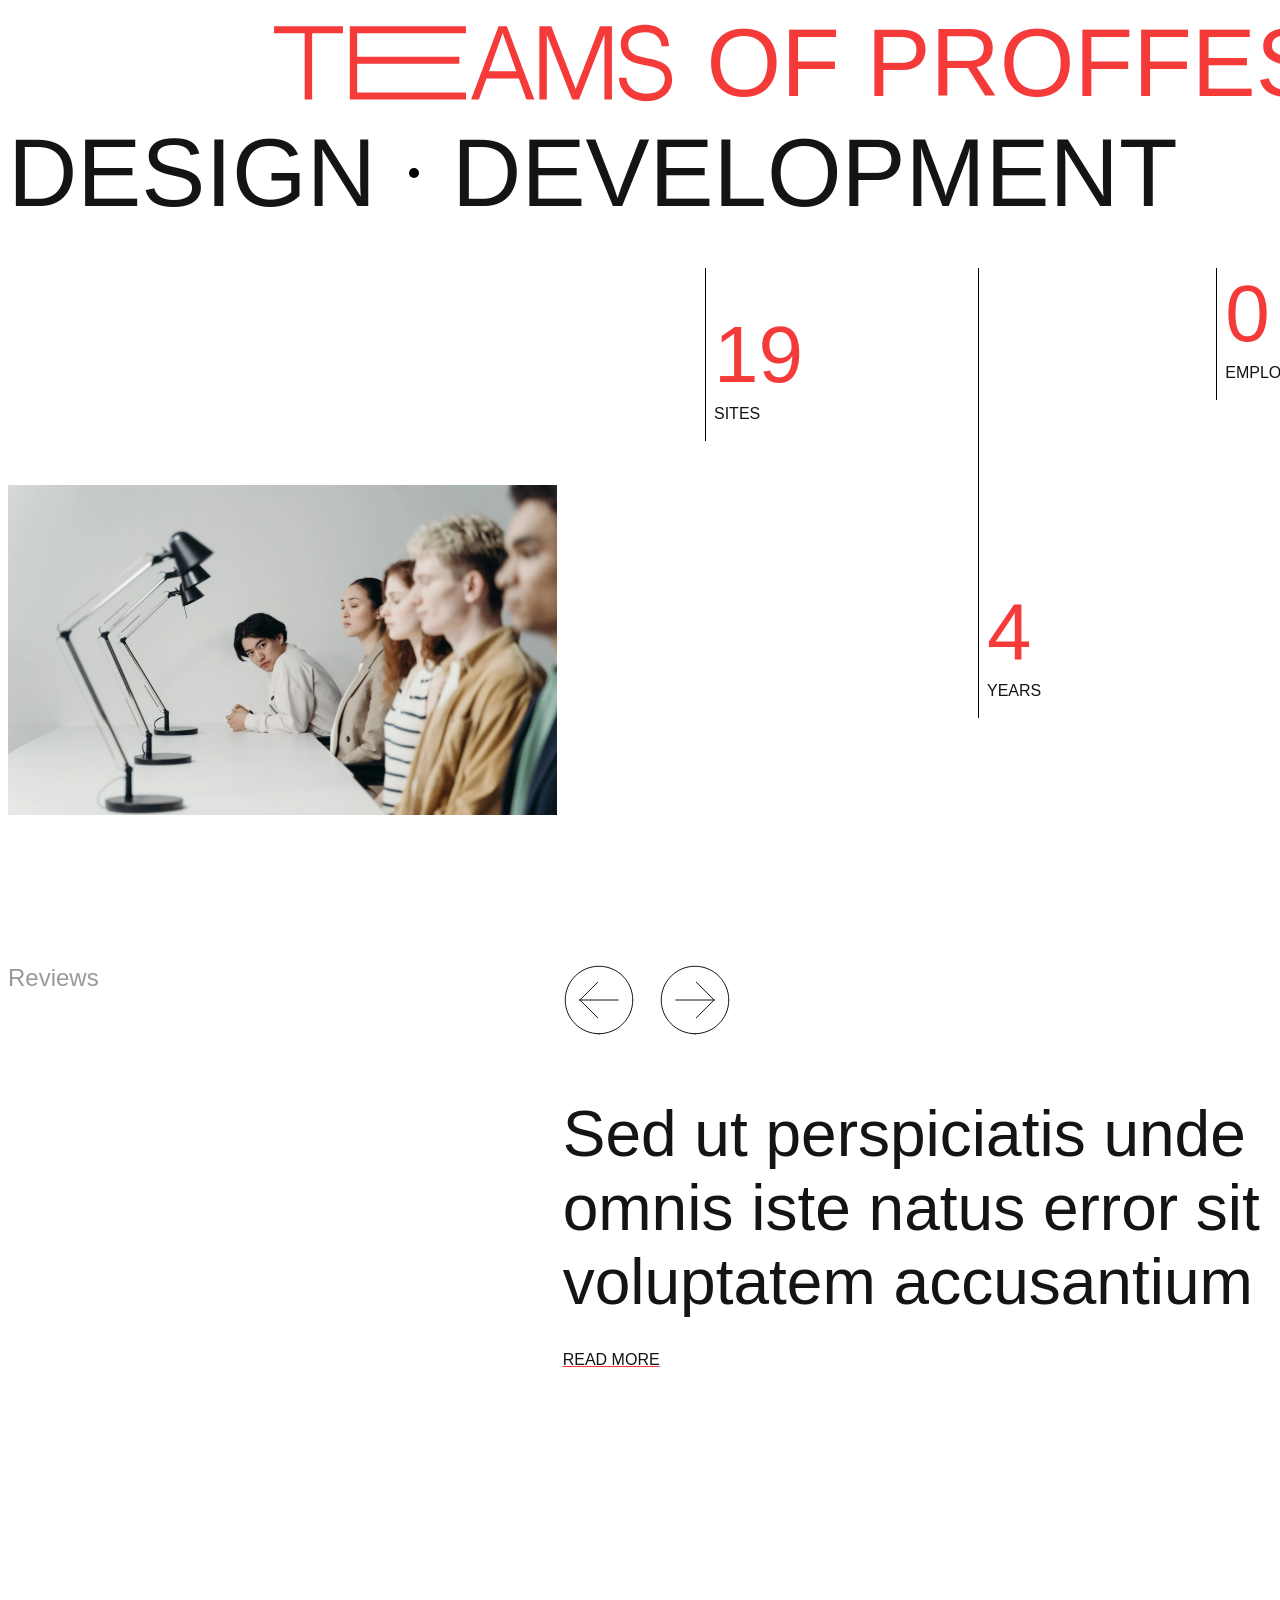
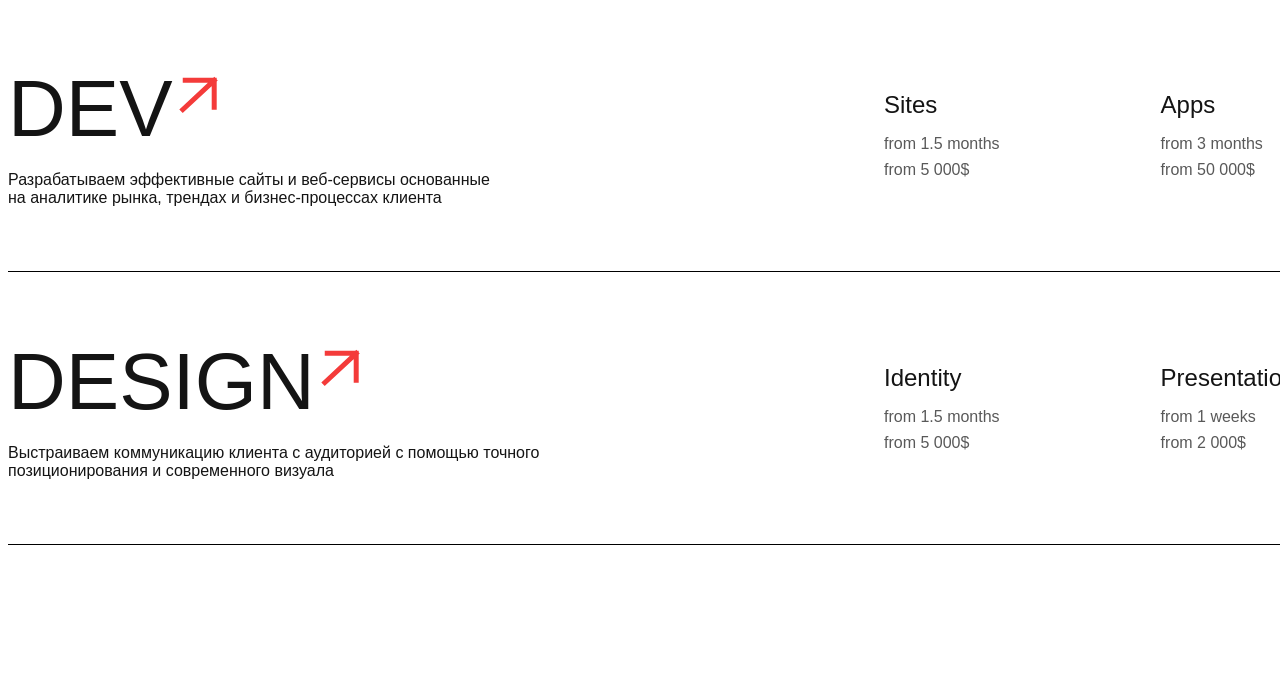
==== index.html @ 9df0ecae "first commit" ====
<!DOCTYPE html>
<html lang="ru">

<head>
    <meta charset="UTF-8">
    <meta name="viewport" content="width=device-width, initial-scale=1.0">
    <link rel="stylesheet" href="./styles.css">
    <link rel="stylesheet" href="./media.css">
    <script src="./animations.js"></script>
    <script src="./slider.js"></script>
    <title>Студия</title>
</head>

<body>
    <div class="container">
        <header>
            <section class="company-title-section hidden">
                <h1>
                    <div class="company-title__text-block">
                        <svg width="400" height="100" viewBox="0 0 141 27" fill="none"
                            xmlns="http://www.w3.org/2000/svg">
                            <path d="M24.288 3.04V0.512001H4.00543e-05V3.04H10.816V26.4H13.44V3.04H24.288Z"
                                fill="#F43B3A" />
                            <path
                                d="M29.316 3.04H67.6701V0.512001H26.724V26.4H67.6701V23.904H29.316V13.728L65.3341 13.792V11.264H29.316V3.04Z"
                                fill="#F43B3A" />
                            <path
                                d="M86.3051 18.976L88.9611 26.4H91.7771L82.0811 0.512001H79.1691L69.4731 26.4H72.2251L74.8811 18.976H86.3051ZM80.6091 2.944L85.4091 16.448H75.8091L80.6091 2.944Z"
                                fill="#F43B3A" />
                            <path
                                d="M105.128 26.4H107.528L116.488 3.52L116.456 26.4H119.112V0.512001H114.888L106.344 22.688L97.7361 0.512001H93.5441V26.4H96.1681V3.52L105.128 26.4Z"
                                fill="#F43B3A" />
                            <path
                                d="M124.879 6.912C124.879 4.096 127.343 2.624 130.863 2.624C134.447 2.624 136.591 4.768 136.591 7.616H139.215C139.215 3.168 136.015 0 130.863 0C125.359 0 122.255 3.008 122.255 6.816C122.255 17.408 137.775 11.68 137.775 18.976C137.775 21.696 136.015 24.32 131.247 24.32C126.831 24.32 124.239 21.44 124.239 18.72H121.615C121.615 22.496 124.783 26.944 130.991 26.944C137.967 26.944 140.367 22.656 140.367 19.296C140.367 8.832 124.879 14.592 124.879 6.912Z"
                                fill="#F43B3A" />
                        </svg>
                        <span class="company-title__text colored-text">OF PROFFESIONALS</span>
                    </div>
                    <div class="company-title__text-block">
                        <span class="company-title__text">DESIGN</span>
                        <div class="text-separator_dot"></div>
                        <span class="company-title__text">DEVELOPMENT</span>
                    </div>
                </h1>
            </section>
        </header>
        <main>
            <section class="about-us-section hidden">
                <div class="about-us-info">
                    <h6 class="section-name">About us</h6>
                    <div class="about-us-info__text-block">
            <!--             <p>On the other hand, we denounce with righteous indignation and dislike men who are so beguiled</p>
                        <p>These cases are perfectly simple and easy to distinguish</p> -->
                    </div>
                    <img src="./images/about-us-photo.jpg" alt="Изображение сотрудников компании">
                </div>
                <div class="about-us-stat">
                    <div class="about-us-stat__block">
                        <span class="about-us-stat__block__stat-number colored-text" value="22">0</span>
                        <span class="stat-number__label">SITES</span>
                    </div>
                    <div class="about-us-stat__block">
                        <span class="about-us-stat__block__stat-number colored-text" value="4">0</span>
                        <span class="stat-number__label">YEARS</span>
                    </div>
                    <div class="about-us-stat__block">
                        <span class="about-us-stat__block__stat-number colored-text" value="15">0</span>
                        <span class="stat-number__label">EMPLOYEES</span>
                    </div>
                    <div class="about-us-stat__block">
                        <span class="about-us-stat__block__stat-number colored-text" value="58">0</span>
                        <span class="stat-number__label">PROJECTS</span>
                    </div>
                </div>
            </section>
            <section class="review-section hidden">
                <span class="section-name">Reviews</span>
                <div class="review-section__slider">
                    <div class="review-section__slider-buttons">
                        <button onclick="previousSlide()"><svg width="72" height="72" viewBox="0 0 72 72" fill="none"
                                xmlns="http://www.w3.org/2000/svg">
                                <g clip-path="url(#clip0_2_1531)">
                                    <path
                                        d="M36 69.75C17.3604 69.75 2.25 54.6396 2.25 36C2.25 17.3604 17.3604 2.25 36 2.25C54.6396 2.25 69.75 17.3604 69.75 36C69.75 54.6396 54.6396 69.75 36 69.75Z"
                                        stroke="#141414" stroke-miterlimit="10" stroke-linecap="square" />
                                    <path d="M34.5313 53.6233L16.908 36M16.908 36L34.5313 18.3767M16.908 36H55.0918"
                                        stroke="#141414" stroke-linecap="square" />
                                </g>
                                <defs>
                                    <clipPath id="clip0_2_1531">
                                        <rect width="72" height="72" fill="white" />
                                    </clipPath>
                                </defs>
                            </svg></button>
                        <button onclick="nextSlide()"><svg width="72" height="72" viewBox="0 0 72 72" fill="none"
                                xmlns="http://www.w3.org/2000/svg">
                                <g clip-path="url(#clip0_2_1532)">
                                    <path
                                        d="M36 69.75C54.6396 69.75 69.75 54.6396 69.75 36C69.75 17.3604 54.6396 2.25 36 2.25C17.3604 2.25 2.25 17.3604 2.25 36C2.25 54.6396 17.3604 69.75 36 69.75Z"
                                        stroke="#141414" stroke-miterlimit="10" stroke-linecap="square" />
                                    <path d="M37.4687 53.6233L55.092 36M55.092 36L37.4687 18.3767M55.092 36H16.9082"
                                        stroke="#141414" stroke-linecap="square" />
                                </g>
                                <defs>
                                    <clipPath id="clip0_2_1532">
                                        <rect width="72" height="72" fill="white" transform="matrix(-1 0 0 1 72 0)" />
                                    </clipPath>
                                </defs>
                            </svg></button>
                    </div>
                    <div class="review-section__slider__slides">
                        <div class="review-section__slider__slide">
                            <div class="review-section__slider__slide-text">
                                <p class="review-section__slider__slide-main-text">Sed ut perspiciatis unde omnis iste
                                    natus error sit voluptatem accusantium</p>
                                <div class="review-section__slider__slide__text-author">
                                    <svg width="136" height="39" viewBox="0 0 136 39" fill="none"
                                        xmlns="http://www.w3.org/2000/svg">
                                        <path
                                            d="M12.7415 21.3513L0 34.273L0.000237604 38.7569H8.31345L25.4811 21.3513H12.7415Z"
                                            fill="#005CA9" />
                                        <path
                                            d="M21.0606 0.000732422L0.00354004 21.3528L0.00354004 34.2717L33.801 0.000732422L21.0606 0.000732422Z"
                                            fill="#FFD800" />
                                        <path
                                            d="M0.00354004 2.19029e-05L0.00354004 8.4335L8.32003 0L0.00354004 2.19029e-05Z"
                                            fill="#FFD800" />
                                        <path d="M38.2213 21.3513L21.058 38.7569H25.48H33.7932L50.9608 21.3513H38.2213Z"
                                            fill="#005CA9" />
                                        <path
                                            d="M46.539 0.000732422L25.4819 21.3528L25.4819 34.2716L59.2794 0.000732422L46.539 0.000732422Z"
                                            fill="#FFD800" />
                                        <path
                                            d="M63.7024 21.3513L46.5391 38.7569H50.9611H59.2743L76.4419 21.3513H63.7024Z"
                                            fill="#005CA9" />
                                        <path
                                            d="M72.0199 0.000732422L50.9628 21.3528V34.2716L84.7603 0.000732422L72.0199 0.000732422Z"
                                            fill="#FFD800" />
                                        <path
                                            d="M89.1843 21.3513L72.021 38.7569H76.443H84.7562L101.924 21.3513H89.1843Z"
                                            fill="#005CA9" />
                                        <path
                                            d="M97.5005 0.000732422L76.4434 21.3528V34.2716L110.241 0.000732422L97.5005 0.000732422Z"
                                            fill="#FFD800" />
                                        <path
                                            d="M114.665 21.3513L97.5017 38.7569H101.924H110.237L127.405 21.3513H114.665Z"
                                            fill="#005CA9" />
                                        <path d="M135.722 25.8416L122.98 38.7576H127.402L135.722 38.7576V25.8416Z"
                                            fill="#005CA9" />
                                        <path
                                            d="M122.983 0.000732422L101.926 21.3528V34.2716L135.723 0.000732422L122.983 0.000732422Z"
                                            fill="#FFD800" />
                                        <path d="M135.723 12.9199L127.406 21.3531V34.272L135.723 25.8388V12.9199Z"
                                            fill="#FFD800" />
                                    </svg>
                                    <span>Ivanov Ivan</span>
                                    <p>Lorem ipsum dolor sit amet, consectetur adipiscing elit.</p>
                                </div>
                            </div>
                            <a class="review-section__slider-link">READ MORE</a>
                        </div>
                        <div class="review-section__slider__slide">
                            <div class="review-section__slider__slide-text">
                                <p class="review-section__slider__slide-main-text">error sit voluptatema accusantium</p>
                                <div class="review-section__slider__slide__text-author">
                                    <svg width="136" height="39" viewBox="0 0 136 39" fill="none"
                                        xmlns="http://www.w3.org/2000/svg">
                                        <path
                                            d="M12.7415 21.3513L0 34.273L0.000237604 38.7569H8.31345L25.4811 21.3513H12.7415Z"
                                            fill="#005CA9" />
                                        <path
                                            d="M21.0606 0.000732422L0.00354004 21.3528L0.00354004 34.2717L33.801 0.000732422L21.0606 0.000732422Z"
                                            fill="#FFD800" />
                                        <path
                                            d="M0.00354004 2.19029e-05L0.00354004 8.4335L8.32003 0L0.00354004 2.19029e-05Z"
                                            fill="#FFD800" />
                                        <path d="M38.2213 21.3513L21.058 38.7569H25.48H33.7932L50.9608 21.3513H38.2213Z"
                                            fill="#005CA9" />
                                        <path
                                            d="M46.539 0.000732422L25.4819 21.3528L25.4819 34.2716L59.2794 0.000732422L46.539 0.000732422Z"
                                            fill="#FFD800" />
                                        <path
                                            d="M63.7024 21.3513L46.5391 38.7569H50.9611H59.2743L76.4419 21.3513H63.7024Z"
                                            fill="#005CA9" />
                                        <path
                                            d="M72.0199 0.000732422L50.9628 21.3528V34.2716L84.7603 0.000732422L72.0199 0.000732422Z"
                                            fill="#FFD800" />
                                        <path
                                            d="M89.1843 21.3513L72.021 38.7569H76.443H84.7562L101.924 21.3513H89.1843Z"
                                            fill="#005CA9" />
                                        <path
                                            d="M97.5005 0.000732422L76.4434 21.3528V34.2716L110.241 0.000732422L97.5005 0.000732422Z"
                                            fill="#FFD800" />
                                        <path
                                            d="M114.665 21.3513L97.5017 38.7569H101.924H110.237L127.405 21.3513H114.665Z"
                                            fill="#005CA9" />
                                        <path d="M135.722 25.8416L122.98 38.7576H127.402L135.722 38.7576V25.8416Z"
                                            fill="#005CA9" />
                                        <path
                                            d="M122.983 0.000732422L101.926 21.3528V34.2716L135.723 0.000732422L122.983 0.000732422Z"
                                            fill="#FFD800" />
                                        <path d="M135.723 12.9199L127.406 21.3531V34.272L135.723 25.8388V12.9199Z"
                                            fill="#FFD800" />
                                    </svg>
                                    <span>Sergeev Sergey</span>
                                    <p>Lorem ipsum dolor sit amet, consectetur adipiscing elit.</p>
                                </div>
                            </div>
                            <a class="review-section__slider-link">READ MORE</a>
                        </div>
                    </div>
                </div>
            </section>
            <section class="menu-section hidden">
                <div class="menu-section__block">
                    <img class="menu-section__block__hover-image" src="./images/dev-image.jpg" alt="">
                    <div class="menu-section__block-info">
                        <div class="menu-section__block-info__title">
                            <h2>DEV</h2>
                            <svg class="menu-section__block-info__link-icon" width="48" height="48" viewBox="0 0 48 44"
                                fill="none" xmlns="http://www.w3.org/2000/svg">
                                <g clip-path="url(#clip0_2_1655)">
                                    <path
                                        d="M10.2534 7.30872H39.2043M39.2043 7.30872V34.295M39.2043 7.30872L7.84082 36.5438"
                                        stroke="#F43B3A" stroke-width="5" stroke-linecap="square" />
                                </g>
                                <defs>
                                    <clipPath id="clip0_2_1655">
                                        <rect width="47.0452" height="43.8527" fill="white"
                                            transform="matrix(1 0 0 -1 0 43.8527)" />
                                    </clipPath>
                                </defs>
                            </svg>
                        </div>
                        <p>Разрабатываем эффективные сайты и веб-сервисы основанные
                            на&nbsp;аналитике рынка, трендах и бизнес-процессах клиента</p>
                    </div>
                    <ul class="menu-section__block__list">
                        <li class="menu-section__block__list-item">
                            <h6>Sites</h6>
                            <div class="menu-section__block__list-item-info">
                                <span>from 1.5 months</span>
                                <span>from 5 000$</span>
                            </div>
                        </li>
                        <li class="menu-section__block__list-item">
                            <h6>Apps</h6>
                            <div class="menu-section__block__list-item-info">
                                <span>from 3 months</span>
                                <span>from 50 000$</span>
                            </div>
                        </li>
                        <li class="menu-section__block__list-item">
                            <h6>CRM</h6>
                            <div class="menu-section__block__list-item-info">
                                <span>from 2 months</span>
                                <span>from 10 000$</span>
                            </div>
                        </li>
                    </ul>
                </div>
                <div class="menu-section__block">
                    <img class="menu-section__block__hover-image" src="./images/design-image.jpg" alt="">
                    <div class="menu-section__block-info">
                        <div class="menu-section__block-info__title">
                            <h2>DESIGN</h2>
                            <svg class="menu-section__block-info__link-icon" width="48" height="48" viewBox="0 0 48 44"
                                fill="none" xmlns="http://www.w3.org/2000/svg">
                                <g clip-path="url(#clip0_2_1655)">
                                    <path
                                        d="M10.2534 7.30872H39.2043M39.2043 7.30872V34.295M39.2043 7.30872L7.84082 36.5438"
                                        stroke="#F43B3A" stroke-width="5" stroke-linecap="square" />
                                </g>
                                <defs>
                                    <clipPath id="clip0_2_1655">
                                        <rect width="47.0452" height="43.8527" fill="white"
                                            transform="matrix(1 0 0 -1 0 43.8527)" />
                                    </clipPath>
                                </defs>
                            </svg>
                        </div>
                        <p>Выстраиваем коммуникацию клиента с аудиторией с помощью точного позиционирования и
                            современного визуала</p>
                    </div>
                    <ul class="menu-section__block__list">
                        <li class="menu-section__block__list-item">
                            <h6>Identity</h6>
                            <div class="menu-section__block__list-item-info">
                                <span>from 1.5 months</span>
                                <span>from 5 000$</span>
                            </div>
                        </li>
                        <li class="menu-section__block__list-item">
                            <h6>Presentation</h6>
                            <div class="menu-section__block__list-item-info">
                                <span>from 1 weeks</span>
                                <span>from 2 000$</span>
                            </div>
                        </li>
                        <li class="menu-section__block__list-item">
                            <h6>Polygraphy</h6>
                            <div class="menu-section__block__list-item-info">
                                <span>from 1 months</span>
                                <span>from 2 000$</span>
                            </div>
                        </li>
                    </ul>
                </div>
            </section>
        </main>
    </div>
</body>

</html>
---- styles.css ----
:root {
    --accent-color: rgba(244, 59, 58, 1);
    --additional-color: rgba(155, 154, 154, 1);
    --title-font-family: "Neutral Face", sans-serif;
    --text-font-family: "Manrope", sans-serif;
    --text-color: rgba(20, 20, 20, 1);
}

body {
    color: var(--text-color);
}

h1, h2, h3, h4, h5, h6 {
    font-weight: 400;
    font-family: var(--title-font-family);
    margin: 0;
}

button, a {
    cursor: pointer;
}

p {
    margin: 0;
}

h1 {
    font-size: 96px;
}

header {
    margin-bottom: 40px;
}

img {
    width: 100%;
}

.container {
    width: 1664px;
    margin: 0 auto;
}

.colored-text {
    color: var(--accent-color);
}

.text-separator_dot {
    width: 10px;
    height: 10px;
    border-radius: 100%;
    background-color: rgba(0, 0, 0, 1);
}

.section-name {
    font: 400 24px var(--text-font-family);
    color: var(--additional-color);
}

.hidden {
    opacity: 0;
    transform: translateY(30px);
    transition: opacity .7s ease, transform .7s ease;
}

.visible {
    opacity: 1;
    transform: translateY(0);
}

/* =================== company-title-section ============================= */

.company-title__text-block {
    display: flex;
    align-items: center;
    flex-wrap: wrap;
    gap: 33px;
}

.company-title__text-block:first-child {
    display: flex;
    justify-content: end;
}

/* =================== about-us-section ============================= */

.about-us-section {
    display: flex;
    height: 547px;
    gap: 148px;
    margin-bottom: 149px;
}

.about-us-section .section-name {
    display: none;
}

.about-us-info {
    width: 549px;
    display: flex;
    flex-direction: column;
    justify-content: end;
    gap: 69px;
}

.about-us-info__text-block {
    display: flex;
    flex-direction: column;
    gap: 8px;
}

.about-us-info__text-block p {
    font: 400 16px var(--text-font-family);
}

.about-us-stat {
    display: flex;
    gap: 175px;
}

.about-us-stat__block {
    display: flex;
    flex-direction: column;
    gap: 4px;
    height: max-content;
    padding-left: 8px;
    padding-bottom: 18px;
    border-left: 1px solid #000;
}

.about-us-stat__block__stat-number {
    font: 400 80px var(--title-font-family);
}

.about-us-number-animation1 {
    transition: padding-top .5s ease-in;
    padding-top: 41px;
}

.about-us-number-animation2 {
    transition: padding-top .5s ease-in;
    padding-top: 318px;
}

.about-us-number-animation3 {
    transition: padding-top .5s ease-in;
    padding-top: 222px;
}

.about-us-number-animation4 {
    transition: padding-top .5s ease-in;
    padding-top: 419px;
}

.stat-number__label {
    font: 400 16px var(--text-font-family);
}

/* =================== review-section ============================= */

.review-section {
    display: flex;
    height: 522px;
    gap: 464px;
    margin-bottom: 177px;
}

.review-section__slider {
    position: relative;
    display: flex;
    flex-direction: column;
    gap: 10px;
}

.review-section__slider-buttons {
    display: flex;
    gap: 24px;
    margin-bottom: 48px;
}

.review-section__slider-buttons button {
    background-color: inherit;
    border: none;
    padding: 0;
}

.review-section__slider__slides {
    font: 400 64px var(--title-font-family);
}

@keyframes fade {
    from { opacity: 0; }
    to { opacity: 1; }
}

.review-section__slider__slide {
    display: flex;
    flex-direction: column;
    gap: 32px;
}

.review-section__slider__slide-text {
    display: flex;
    gap: 10px;
}

.review-section__slider__slide-main-text {
    width: 826px;
}

.review-section__slider__slide__text-author {
    display: flex;
    width: 270px;
    flex-direction: column;
    gap: 8px;
}

.review-section__slider__slide__text-author svg {
    margin-bottom: 16px;
}

.review-section__slider__slide__text-author p,
.review-section__slider__slide__text-author span {
    font: 400 16px var(--text-font-family);
}

.review-section__slider__slide__text-author p {
    color: var(--additional-color);
} 

.review-section__slider-link {
    font: 400 16px var(--text-font-family);
    text-decoration: underline;
    text-decoration-color: var(--accent-color);
    transition: color .3s ease;
} 


.review-section__slider-link:hover {
    color: var(--accent-color);
}

/* =================== menu-section ============================= */

.menu-section {
    display: flex;
    flex-direction: column;
    gap: 64px;
    margin-bottom: 150px;
}
/**/
.menu-section__block {
    position: relative;
    display: flex;
    gap: 288px;
    border-bottom: 1px solid #000;
    padding-bottom: 64px;
    /* overflow: hidden; */
}

.menu-section__block__hover-image {
    position: absolute;
    width: max-content;
    height: 100%;
    pointer-events: none; 
    opacity: 0;
    transition: opacity 0.3s;
}

.menu-section__block:hover .menu-section__block__hover-image,
.menu-section__block:hover .menu-section__block__hover-image {
    opacity: 1;
    z-index: 100;
} 
/**/

.menu-section__block-info {
    display: flex;
    flex-direction: column;
    width: 548px;
    gap: 16px;
}

.menu-section__block-info__title {
    position: relative;
    display: flex;
    width: max-content;
}

.menu-section__block-info__title h2 {
    cursor: pointer;
    font: 400 80px var(--title-font-family);
}

.menu-section__block-info__link-icon {
    position: absolute;
    top: 9%;
    right: -50px;
}

.menu-section__block-info p {
    font: 400 16px var(--text-font-family);
}

.menu-section__block__list {
    list-style-type: none;
    margin: 0;
    display: flex;
    align-items: center;
    gap: 161px;
}

.menu-section__block__list-item {
    display: flex;
    flex-direction: column;
    gap: 16px;
}

.menu-section__block__list-item h6 {
    font: 400 24px var(--text-font-family);
}

.menu-section__block__list-item-info {
    display: flex;
    flex-direction: column;
    gap: 8px;
}

.menu-section__block__list-item-info span {
    font: 400 16px var(--text-font-family);
    color: rgba(89, 89, 89, 1);
}
---- media.css ----
/* =================== media ============================= */

@media (max-width: 768px) {
    h1 {
        font-size: 32px;
    }

    .container {
        width: 328px;
    }

    .company-title__text-block svg {
        width: 140px;
        height: 30px;
    }

    .text-separator_dot {
        display: none;
    }

    .section-name {
        font-size: 14px;
    }

    .company-title__text-block {
        gap: 4px;
    }

    .company-title__text:last-child {
        margin-left: auto;
    }

    /* =================== about-us-section ============================= */

    .about-us-section {
        height: 100%;
        flex-direction: column;
        gap: 48px;
        margin-bottom: 82px;
    }

    .about-us-section .section-name {
        display: block;
    }

    .about-us-info {
        width: 100%;
        gap: 48px;
    }

    .about-us-stat {
        display: flex;
        flex-direction: column;
        gap: 24px;
        padding-left: 0;
    }

    .about-us-stat__block {
        flex-direction: row;
        align-items: center;
        gap: 8px;
        height: max-content;
        padding-bottom: 24px;
        border-left: none;
        border-bottom: 1px solid #000;
    }

    .about-us-stat__block__stat-number {
        font: 400 32px var(--title-font-family);
    }

    .about-us-number-animation1 {
        transition: padding-top .5s ease-in;
        padding-top: 0;
    }

    .about-us-number-animation2 {
        transition: padding-top .5s ease-in;
        padding-top: 0;
    }

    .about-us-number-animation3 {
        transition: padding-top .5s ease-in;
        padding-top: 0px;
    }

    .about-us-number-animation4 {
        transition: padding-top .5s ease-in;
        padding-top: 0px;
    }

    .about-us-info__text-block p {
        width: 328px;
    }

    /* =================== review-section ============================= */

    .review-section {
        height: 100%;
        flex-direction: column;
        gap: 48px;
        margin-bottom: 82px;
    }
    
    .review-section__slider__slides {
        display: flex;
        gap: 24px;
        overflow: scroll;
    }

    .review-section__slider__slide {
        display: flex;
        flex-direction: column;
        flex: 0 0 328px;
    }

    .review-section__slider__slide-text {
        flex-direction: column;
        gap: 24px;
    }

    .review-section__slider__slide-main-text {
        width: 328px;
        font-size: 32px;
    }

    .review-section__slider-buttons {
        display: none;
    }

    /* =================== menu-section ============================= */

    .menu-section {
        width: 100%;
        margin-bottom: 67px;
        flex-direction: row;
        overflow: scroll;
    }

    .menu-section__block {
        flex-direction: column;
        flex: 0 0 328px;
        gap: 32px;
        padding-bottom: 0;
        border: none;
    }

    .menu-section__block-info {
        width: 328px;
    }

    .menu-section__block-info__title h2 {
        font-size: 32px;
    }

    .menu-section__block-info__link-icon {
        height: 24px;
        width: 24px;
        right: -30px;
    }

    .menu-section__block__list {
        flex-direction: column;
        align-items: start;
        gap: 8px;
        padding-left: 0;
    }

    .menu-section__block__list-item {
        flex-direction: row;
        align-items: center;
        width: 100%;
        justify-content: space-between;
        padding-bottom: 8px;
        border-bottom: 1px solid var(--text-color);
    }

    .menu-section__block__list-item-info {
        flex-direction: row;
        gap: 16px;
        font-size: 14px;
    }

    .menu-section__block__list-item-info span,
    .menu-section__block__list-item h6 {
        font-size: 14px;
    }

    .menu-section__block__hover-image {
        display: none;
    }

}
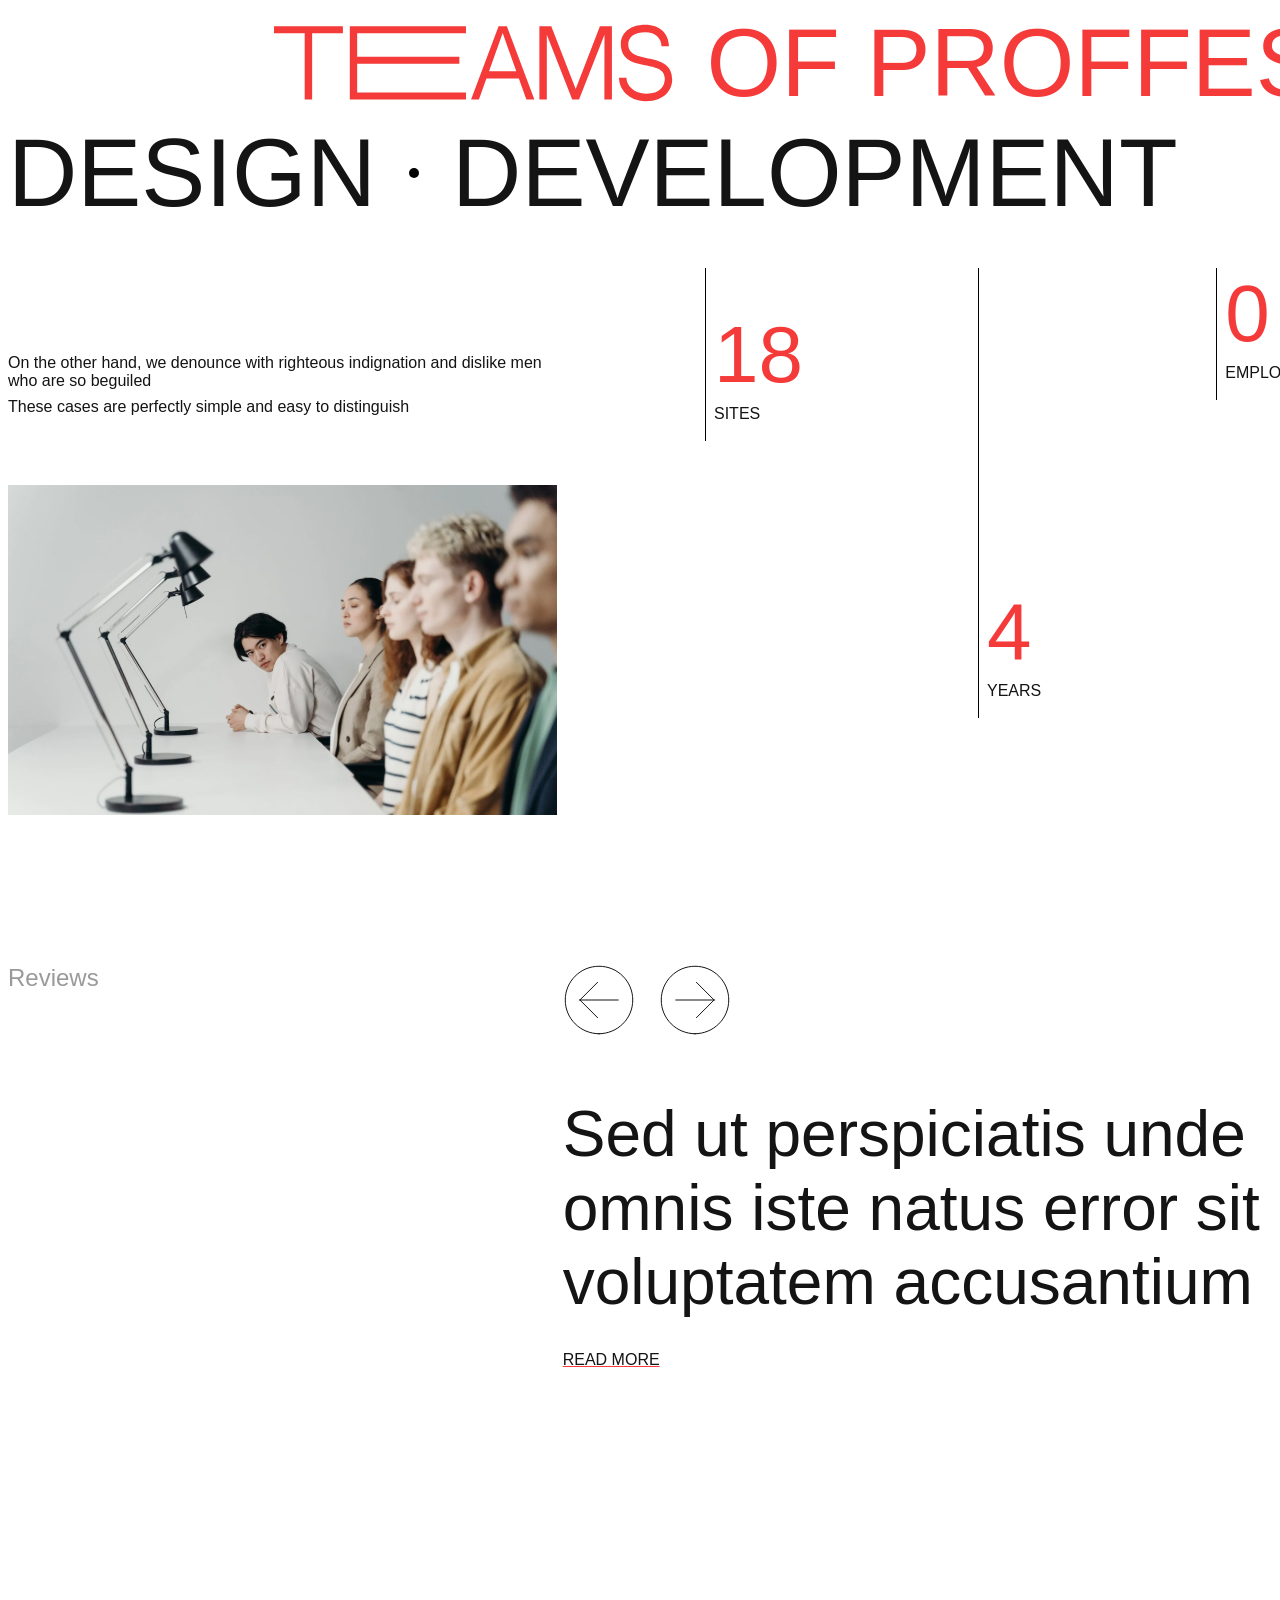
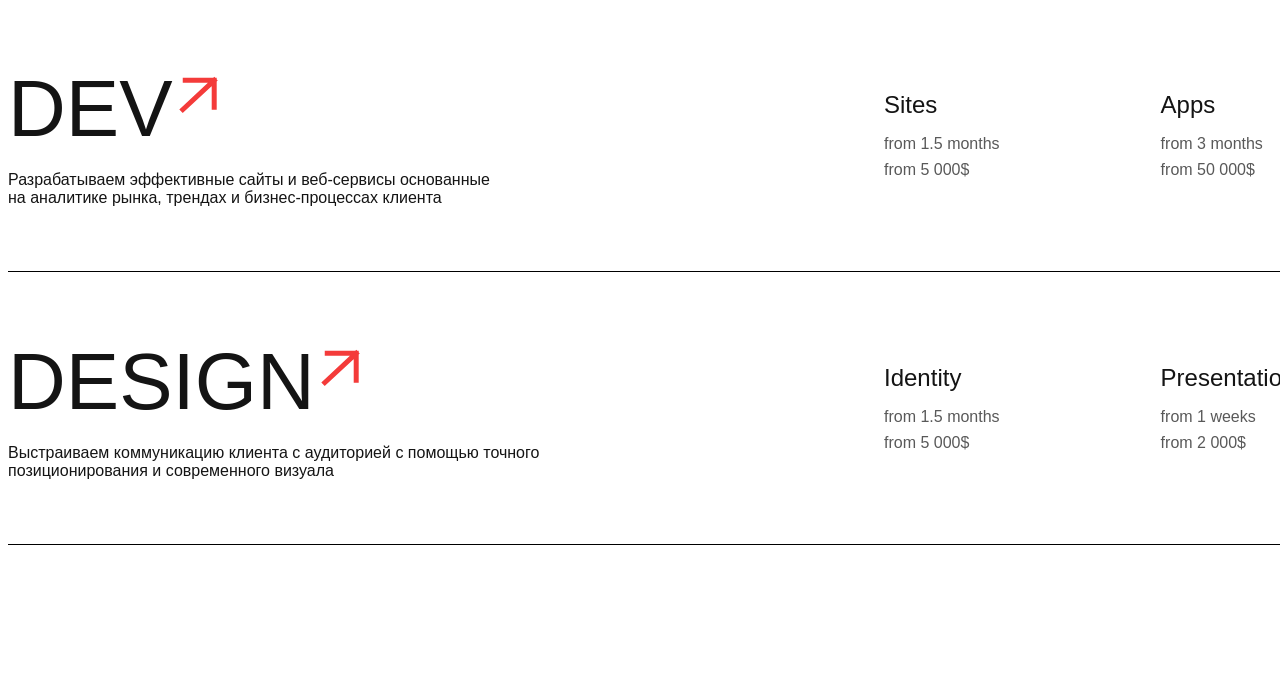
==== commit 21ea44a6: "BEM rename, uncommit text" ====
--- a/index.html
+++ b/index.html
@@ -1,5 +1,5 @@
 <!DOCTYPE html>
-<html lang="ru">
+<html lang="en">
 
 <head>
     <meta charset="UTF-8">
@@ -14,9 +14,9 @@
 <body>
     <div class="container">
         <header>
-            <section class="company-title-section hidden">
+            <section class="title-section hidden">
                 <h1>
-                    <div class="company-title__text-block">
+                    <div class="title-section__text-block">
                         <svg width="400" height="100" viewBox="0 0 141 27" fill="none"
                             xmlns="http://www.w3.org/2000/svg">
                             <path d="M24.288 3.04V0.512001H4.00543e-05V3.04H10.816V26.4H13.44V3.04H24.288Z"
@@ -34,42 +34,42 @@
                                 d="M124.879 6.912C124.879 4.096 127.343 2.624 130.863 2.624C134.447 2.624 136.591 4.768 136.591 7.616H139.215C139.215 3.168 136.015 0 130.863 0C125.359 0 122.255 3.008 122.255 6.816C122.255 17.408 137.775 11.68 137.775 18.976C137.775 21.696 136.015 24.32 131.247 24.32C126.831 24.32 124.239 21.44 124.239 18.72H121.615C121.615 22.496 124.783 26.944 130.991 26.944C137.967 26.944 140.367 22.656 140.367 19.296C140.367 8.832 124.879 14.592 124.879 6.912Z"
                                 fill="#F43B3A" />
                         </svg>
-                        <span class="company-title__text colored-text">OF PROFFESIONALS</span>
-                    </div>
-                    <div class="company-title__text-block">
-                        <span class="company-title__text">DESIGN</span>
+                        <span class="title-section__text colored-text">OF PROFFESIONALS</span>
+                    </div>
+                    <div class="title-section__text-block">
+                        <span class="title-section__text">DESIGN</span>
                         <div class="text-separator_dot"></div>
-                        <span class="company-title__text">DEVELOPMENT</span>
+                        <span class="title-section__text">DEVELOPMENT</span>
                     </div>
                 </h1>
             </section>
         </header>
         <main>
             <section class="about-us-section hidden">
-                <div class="about-us-info">
+                <div class="about-us-section__info">
                     <h6 class="section-name">About us</h6>
-                    <div class="about-us-info__text-block">
-            <!--             <p>On the other hand, we denounce with righteous indignation and dislike men who are so beguiled</p>
-                        <p>These cases are perfectly simple and easy to distinguish</p> -->
+                    <div class="about-us-section__text-block">
+                        <p>On the other hand, we denounce with righteous indignation and dislike men who are so beguiled</p>
+                        <p>These cases are perfectly simple and easy to distinguish</p>
                     </div>
                     <img src="./images/about-us-photo.jpg" alt="Изображение сотрудников компании">
                 </div>
-                <div class="about-us-stat">
-                    <div class="about-us-stat__block">
-                        <span class="about-us-stat__block__stat-number colored-text" value="22">0</span>
-                        <span class="stat-number__label">SITES</span>
-                    </div>
-                    <div class="about-us-stat__block">
-                        <span class="about-us-stat__block__stat-number colored-text" value="4">0</span>
-                        <span class="stat-number__label">YEARS</span>
-                    </div>
-                    <div class="about-us-stat__block">
-                        <span class="about-us-stat__block__stat-number colored-text" value="15">0</span>
-                        <span class="stat-number__label">EMPLOYEES</span>
-                    </div>
-                    <div class="about-us-stat__block">
-                        <span class="about-us-stat__block__stat-number colored-text" value="58">0</span>
-                        <span class="stat-number__label">PROJECTS</span>
+                <div class="about-us-section__stat">
+                    <div class="about-us-section__stat-block">
+                        <span class="about-us-section__stat-number colored-text" value="22">0</span>
+                        <span class="about-us-section__stat-label">SITES</span>
+                    </div>
+                    <div class="about-us-section__stat-block">
+                        <span class="about-us-section__stat-number colored-text" value="4">0</span>
+                        <span class="about-us-section__stat-label">YEARS</span>
+                    </div>
+                    <div class="about-us-section__stat-block">
+                        <span class="about-us-section__stat-number colored-text" value="15">0</span>
+                        <span class="about-us-section__stat-label">EMPLOYEES</span>
+                    </div>
+                    <div class="about-us-section__stat-block">
+                        <span class="about-us-section__stat-number colored-text" value="58">0</span>
+                        <span class="about-us-section__stat-label">PROJECTS</span>
                     </div>
                 </div>
             </section>
@@ -108,12 +108,12 @@
                                 </defs>
                             </svg></button>
                     </div>
-                    <div class="review-section__slider__slides">
-                        <div class="review-section__slider__slide">
-                            <div class="review-section__slider__slide-text">
-                                <p class="review-section__slider__slide-main-text">Sed ut perspiciatis unde omnis iste
+                    <div class="review-section__slides">
+                        <div class="review-section__slide">
+                            <div class="review-section__slide-text">
+                                <p class="review-section__slide-main-text">Sed ut perspiciatis unde omnis iste
                                     natus error sit voluptatem accusantium</p>
-                                <div class="review-section__slider__slide__text-author">
+                                <div class="review-section__text-author">
                                     <svg width="136" height="39" viewBox="0 0 136 39" fill="none"
                                         xmlns="http://www.w3.org/2000/svg">
                                         <path
@@ -159,10 +159,10 @@
                             </div>
                             <a class="review-section__slider-link">READ MORE</a>
                         </div>
-                        <div class="review-section__slider__slide">
-                            <div class="review-section__slider__slide-text">
-                                <p class="review-section__slider__slide-main-text">error sit voluptatema accusantium</p>
-                                <div class="review-section__slider__slide__text-author">
+                        <div class="review-section__slide">
+                            <div class="review-section__slide-text">
+                                <p class="review-section__slide-main-text">error sit voluptatema accusantium</p>
+                                <div class="review-section__text-author">
                                     <svg width="136" height="39" viewBox="0 0 136 39" fill="none"
                                         xmlns="http://www.w3.org/2000/svg">
                                         <path
@@ -213,11 +213,11 @@
             </section>
             <section class="menu-section hidden">
                 <div class="menu-section__block">
-                    <img class="menu-section__block__hover-image" src="./images/dev-image.jpg" alt="">
+                    <img class="menu-section__hover-image" src="./images/dev-image.jpg" alt="">
                     <div class="menu-section__block-info">
-                        <div class="menu-section__block-info__title">
+                        <div class="menu-section__block-title">
                             <h2>DEV</h2>
-                            <svg class="menu-section__block-info__link-icon" width="48" height="48" viewBox="0 0 48 44"
+                            <svg class="menu-section__link-icon" width="48" height="48" viewBox="0 0 48 44"
                                 fill="none" xmlns="http://www.w3.org/2000/svg">
                                 <g clip-path="url(#clip0_2_1655)">
                                     <path
@@ -235,24 +235,24 @@
                         <p>Разрабатываем эффективные сайты и веб-сервисы основанные
                             на&nbsp;аналитике рынка, трендах и бизнес-процессах клиента</p>
                     </div>
-                    <ul class="menu-section__block__list">
-                        <li class="menu-section__block__list-item">
+                    <ul class="menu-section__block-list">
+                        <li class="menu-section__block-list-item">
                             <h6>Sites</h6>
-                            <div class="menu-section__block__list-item-info">
+                            <div class="menu-section__block-list-info">
                                 <span>from 1.5 months</span>
                                 <span>from 5 000$</span>
                             </div>
                         </li>
-                        <li class="menu-section__block__list-item">
+                        <li class="menu-section__block-list-item">
                             <h6>Apps</h6>
-                            <div class="menu-section__block__list-item-info">
+                            <div class="menu-section__block-list-info">
                                 <span>from 3 months</span>
                                 <span>from 50 000$</span>
                             </div>
                         </li>
-                        <li class="menu-section__block__list-item">
+                        <li class="menu-section__block-list-item">
                             <h6>CRM</h6>
-                            <div class="menu-section__block__list-item-info">
+                            <div class="menu-section__block-list-info">
                                 <span>from 2 months</span>
                                 <span>from 10 000$</span>
                             </div>
@@ -260,11 +260,11 @@
                     </ul>
                 </div>
                 <div class="menu-section__block">
-                    <img class="menu-section__block__hover-image" src="./images/design-image.jpg" alt="">
+                    <img class="menu-section__hover-image" src="./images/design-image.jpg" alt="">
                     <div class="menu-section__block-info">
-                        <div class="menu-section__block-info__title">
+                        <div class="menu-section__block-title">
                             <h2>DESIGN</h2>
-                            <svg class="menu-section__block-info__link-icon" width="48" height="48" viewBox="0 0 48 44"
+                            <svg class="menu-section__link-icon" width="48" height="48" viewBox="0 0 48 44"
                                 fill="none" xmlns="http://www.w3.org/2000/svg">
                                 <g clip-path="url(#clip0_2_1655)">
                                     <path
@@ -282,24 +282,24 @@
                         <p>Выстраиваем коммуникацию клиента с аудиторией с помощью точного позиционирования и
                             современного визуала</p>
                     </div>
-                    <ul class="menu-section__block__list">
-                        <li class="menu-section__block__list-item">
+                    <ul class="menu-section__block-list">
+                        <li class="menu-section__block-list-item">
                             <h6>Identity</h6>
-                            <div class="menu-section__block__list-item-info">
+                            <div class="menu-section__block-list-info">
                                 <span>from 1.5 months</span>
                                 <span>from 5 000$</span>
                             </div>
                         </li>
-                        <li class="menu-section__block__list-item">
+                        <li class="menu-section__block-list-item">
                             <h6>Presentation</h6>
-                            <div class="menu-section__block__list-item-info">
+                            <div class="menu-section__block-list-info">
                                 <span>from 1 weeks</span>
                                 <span>from 2 000$</span>
                             </div>
                         </li>
-                        <li class="menu-section__block__list-item">
+                        <li class="menu-section__block-list-item">
                             <h6>Polygraphy</h6>
-                            <div class="menu-section__block__list-item-info">
+                            <div class="menu-section__block-list-info">
                                 <span>from 1 months</span>
                                 <span>from 2 000$</span>
                             </div>
--- a/styles.css
+++ b/styles.css
@@ -69,16 +69,16 @@
     transform: translateY(0);
 }
 
-/* =================== company-title-section ============================= */
-
-.company-title__text-block {
+/* =================== title-section ============================= */
+
+.title-section__text-block {
     display: flex;
     align-items: center;
     flex-wrap: wrap;
     gap: 33px;
 }
 
-.company-title__text-block:first-child {
+.title-section__text-block:first-child {
     display: flex;
     justify-content: end;
 }
@@ -96,7 +96,7 @@
     display: none;
 }
 
-.about-us-info {
+.about-us-section__info {
     width: 549px;
     display: flex;
     flex-direction: column;
@@ -104,22 +104,22 @@
     gap: 69px;
 }
 
-.about-us-info__text-block {
+.about-us-section__text-block {
     display: flex;
     flex-direction: column;
     gap: 8px;
 }
 
-.about-us-info__text-block p {
-    font: 400 16px var(--text-font-family);
-}
-
-.about-us-stat {
+.about-us-section__text-block p {
+    font: 400 16px var(--text-font-family);
+}
+
+.about-us-section__stat {
     display: flex;
     gap: 175px;
 }
 
-.about-us-stat__block {
+.about-us-section__stat-block {
     display: flex;
     flex-direction: column;
     gap: 4px;
@@ -129,7 +129,7 @@
     border-left: 1px solid #000;
 }
 
-.about-us-stat__block__stat-number {
+.about-us-section__stat-number {
     font: 400 80px var(--title-font-family);
 }
 
@@ -153,7 +153,7 @@
     padding-top: 419px;
 }
 
-.stat-number__label {
+.about-us-section__stat-label {
     font: 400 16px var(--text-font-family);
 }
 
@@ -185,7 +185,7 @@
     padding: 0;
 }
 
-.review-section__slider__slides {
+.review-section__slides {
     font: 400 64px var(--title-font-family);
 }
 
@@ -194,38 +194,38 @@
     to { opacity: 1; }
 }
 
-.review-section__slider__slide {
+.review-section__slide {
     display: flex;
     flex-direction: column;
     gap: 32px;
 }
 
-.review-section__slider__slide-text {
+.review-section__slide-text {
     display: flex;
     gap: 10px;
 }
 
-.review-section__slider__slide-main-text {
+.review-section__slide-main-text {
     width: 826px;
 }
 
-.review-section__slider__slide__text-author {
+.review-section__text-author {
     display: flex;
     width: 270px;
     flex-direction: column;
     gap: 8px;
 }
 
-.review-section__slider__slide__text-author svg {
+.review-section__text-author svg {
     margin-bottom: 16px;
 }
 
-.review-section__slider__slide__text-author p,
-.review-section__slider__slide__text-author span {
-    font: 400 16px var(--text-font-family);
-}
-
-.review-section__slider__slide__text-author p {
+.review-section__text-author p,
+.review-section__text-author span {
+    font: 400 16px var(--text-font-family);
+}
+
+.review-section__text-author p {
     color: var(--additional-color);
 } 
 
@@ -249,17 +249,17 @@
     gap: 64px;
     margin-bottom: 150px;
 }
-/**/
+
 .menu-section__block {
     position: relative;
     display: flex;
     gap: 288px;
     border-bottom: 1px solid #000;
     padding-bottom: 64px;
-    /* overflow: hidden; */
-}
-
-.menu-section__block__hover-image {
+    overflow: hidden;
+}
+
+.menu-section__hover-image {
     position: absolute;
     width: max-content;
     height: 100%;
@@ -268,12 +268,11 @@
     transition: opacity 0.3s;
 }
 
-.menu-section__block:hover .menu-section__block__hover-image,
-.menu-section__block:hover .menu-section__block__hover-image {
+.menu-section__block:hover .menu-section__hover-image,
+.menu-section__block:hover .menu-section__hover-image {
     opacity: 1;
     z-index: 100;
 } 
-/**/
 
 .menu-section__block-info {
     display: flex;
@@ -282,18 +281,18 @@
     gap: 16px;
 }
 
-.menu-section__block-info__title {
+.menu-section__block-title {
     position: relative;
     display: flex;
     width: max-content;
 }
 
-.menu-section__block-info__title h2 {
+.menu-section__block-title h2 {
     cursor: pointer;
     font: 400 80px var(--title-font-family);
 }
 
-.menu-section__block-info__link-icon {
+.menu-section__link-icon {
     position: absolute;
     top: 9%;
     right: -50px;
@@ -303,7 +302,7 @@
     font: 400 16px var(--text-font-family);
 }
 
-.menu-section__block__list {
+.menu-section__block-list {
     list-style-type: none;
     margin: 0;
     display: flex;
@@ -311,23 +310,23 @@
     gap: 161px;
 }
 
-.menu-section__block__list-item {
+.menu-section__block-list-item {
     display: flex;
     flex-direction: column;
     gap: 16px;
 }
 
-.menu-section__block__list-item h6 {
+.menu-section__block-list-item h6 {
     font: 400 24px var(--text-font-family);
 }
 
-.menu-section__block__list-item-info {
+.menu-section__block-list-info {
     display: flex;
     flex-direction: column;
     gap: 8px;
 }
 
-.menu-section__block__list-item-info span {
+.menu-section__block-list-info span {
     font: 400 16px var(--text-font-family);
     color: rgba(89, 89, 89, 1);
 }
--- a/media.css
+++ b/media.css
@@ -9,7 +9,7 @@
         width: 328px;
     }
 
-    .company-title__text-block svg {
+    .title-section__text-block svg {
         width: 140px;
         height: 30px;
     }
@@ -22,11 +22,11 @@
         font-size: 14px;
     }
 
-    .company-title__text-block {
+    .title-section__text-block {
         gap: 4px;
     }
 
-    .company-title__text:last-child {
+    .title-section__text:last-child {
         margin-left: auto;
     }
 
@@ -43,19 +43,19 @@
         display: block;
     }
 
-    .about-us-info {
+    .about-us-section__info {
         width: 100%;
         gap: 48px;
     }
 
-    .about-us-stat {
+    .about-us-section__stat {
         display: flex;
         flex-direction: column;
         gap: 24px;
         padding-left: 0;
     }
 
-    .about-us-stat__block {
+    .about-us-section__stat-block {
         flex-direction: row;
         align-items: center;
         gap: 8px;
@@ -65,7 +65,7 @@
         border-bottom: 1px solid #000;
     }
 
-    .about-us-stat__block__stat-number {
+    .about-us-section__stat-number {
         font: 400 32px var(--title-font-family);
     }
 
@@ -89,7 +89,7 @@
         padding-top: 0px;
     }
 
-    .about-us-info__text-block p {
+    .about-us-section__text-block p {
         width: 328px;
     }
 
@@ -102,24 +102,24 @@
         margin-bottom: 82px;
     }
     
-    .review-section__slider__slides {
+    .review-section__slides {
         display: flex;
         gap: 24px;
         overflow: scroll;
     }
 
-    .review-section__slider__slide {
+    .review-section__slide {
         display: flex;
         flex-direction: column;
         flex: 0 0 328px;
     }
 
-    .review-section__slider__slide-text {
+    .review-section__slide-text {
         flex-direction: column;
         gap: 24px;
     }
 
-    .review-section__slider__slide-main-text {
+    .review-section__slide-main-text {
         width: 328px;
         font-size: 32px;
     }
@@ -149,24 +149,24 @@
         width: 328px;
     }
 
-    .menu-section__block-info__title h2 {
+    .menu-section__block-title h2 {
         font-size: 32px;
     }
 
-    .menu-section__block-info__link-icon {
+    .menu-section__link-icon {
         height: 24px;
         width: 24px;
         right: -30px;
     }
 
-    .menu-section__block__list {
+    .menu-section__block-list {
         flex-direction: column;
         align-items: start;
         gap: 8px;
         padding-left: 0;
     }
 
-    .menu-section__block__list-item {
+    .menu-section__block-list-item {
         flex-direction: row;
         align-items: center;
         width: 100%;
@@ -175,19 +175,18 @@
         border-bottom: 1px solid var(--text-color);
     }
 
-    .menu-section__block__list-item-info {
+    .menu-section__block-list-info {
         flex-direction: row;
         gap: 16px;
         font-size: 14px;
     }
 
-    .menu-section__block__list-item-info span,
-    .menu-section__block__list-item h6 {
+    .menu-section__block-list-info span,
+    .menu-section__block-list-item h6 {
         font-size: 14px;
     }
 
-    .menu-section__block__hover-image {
+    .menu-section__hover-image {
         display: none;
     }
-
 }
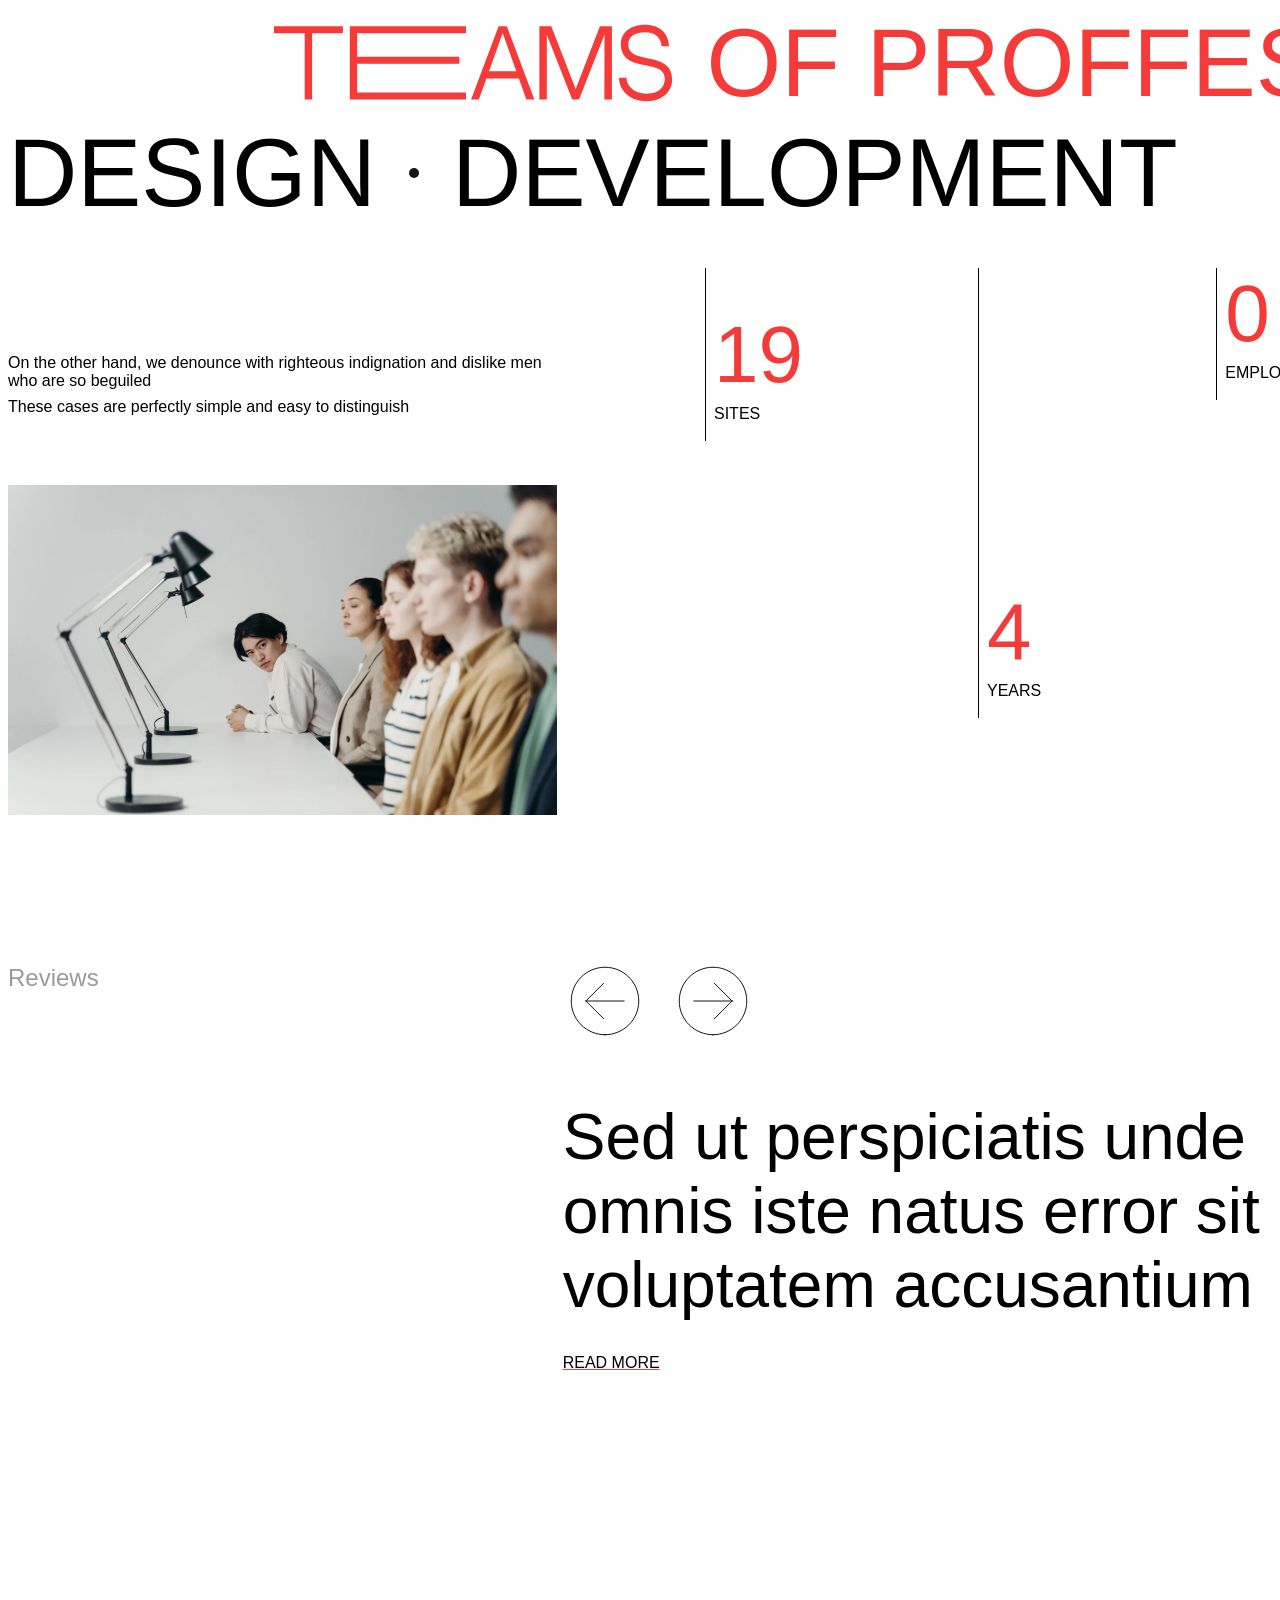
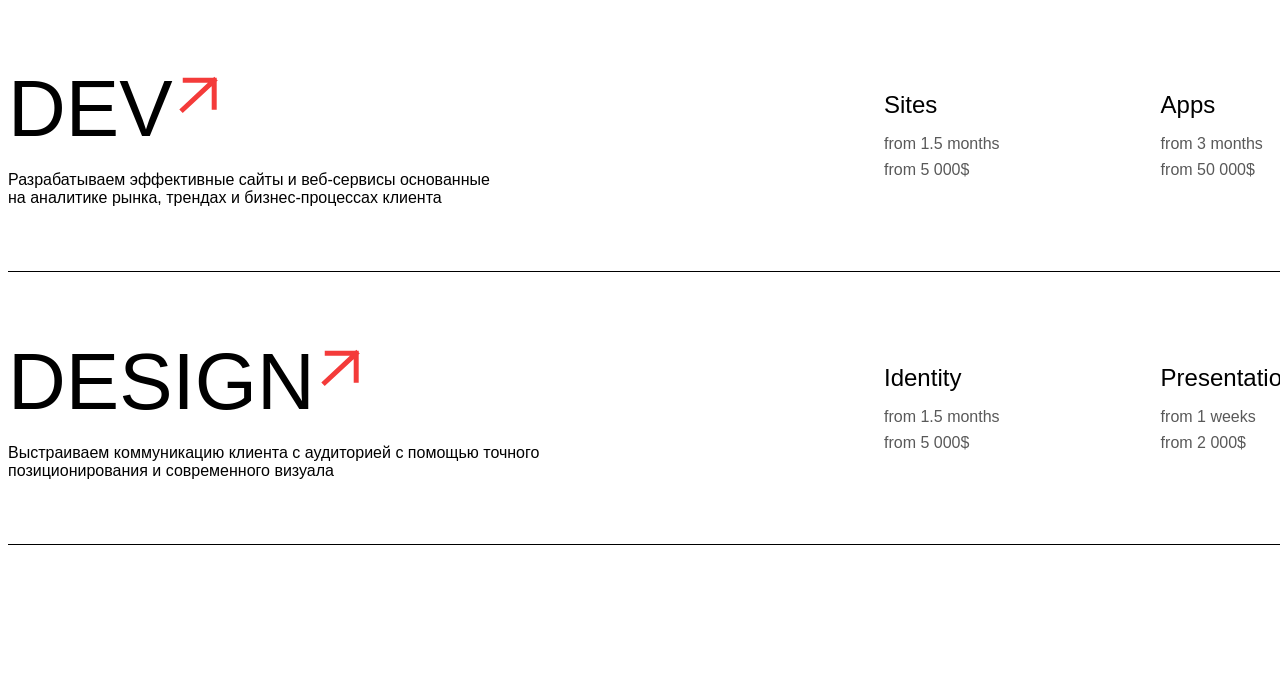
==== commit f1da97bb: "Add UI-kit file, styles changes" ====
--- a/index.html
+++ b/index.html
@@ -4,6 +4,7 @@
 <head>
     <meta charset="UTF-8">
     <meta name="viewport" content="width=device-width, initial-scale=1.0">
+    <link rel="stylesheet" href="./UI-kit-styles.css">
     <link rel="stylesheet" href="./styles.css">
     <link rel="stylesheet" href="./media.css">
     <script src="./animations.js"></script>
@@ -206,7 +207,7 @@
                                     <p>Lorem ipsum dolor sit amet, consectetur adipiscing elit.</p>
                                 </div>
                             </div>
-                            <a class="review-section__slider-link">READ MORE</a>
+                            <button class="review-section__slider-link">READ MORE</button>
                         </div>
                     </div>
                 </div>
--- a/UI-kit-styles.css
+++ b/UI-kit-styles.css
@@ -0,0 +1,180 @@
+.ui-body {
+    display: flex;
+    flex-wrap: wrap;
+    justify-content: center;
+    padding: 200px 300px;
+    gap: 500px;
+    background-color: rgba(204, 204, 204, 1);
+}
+
+:root {
+    --accent-color: rgba(244, 59, 58, 1);
+    --additional-color: rgba(155, 154, 154, 1);
+    --additional-color-dark:rgba(89, 89, 89, 1);
+    --title-font-family: "Neutral Face", sans-serif;
+    --text-font-family: "Manrope", sans-serif;
+    --text-color: rgba(20, 20, 20, 1);
+    --background-color-main: rgba(251, 251, 251, 1);
+}
+
+h1, h2, h3, h4, h5, h6 {
+    font-weight: 400;
+    font-family: var(--title-font-family);
+    margin: 0;
+}
+
+button, a {
+    font: 400 16px var(--text-font-family);
+    text-decoration: underline;
+    text-decoration-color: var(--accent-color);
+    min-width: max-content;
+    cursor: pointer;
+    border: none;
+    background-color: inherit;
+}
+
+p {
+    margin: 0;
+}
+
+h1 { font-size: 96px; }
+h2 { font-size: 80px; }
+h3 { font-size: 64px; }
+h4 { font-size: 40px; }
+h5 { font-size: 32px; }
+h6 { font-size: 24px; }
+
+.ui-section {
+    display: flex;
+    flex-direction: column;
+    flex-wrap: wrap;
+    gap: 300px;
+}
+
+.ui-section__block {
+    display: flex;
+    flex-direction: column;
+    flex-wrap: wrap;
+    gap: 80px;
+}
+
+.ui-section__title,
+.ui-section__block-name {
+    color: var(--additional-color-dark);
+}
+
+.ui-section__block-name {
+    margin-bottom: 20px;
+}
+
+.ui-section__colors {
+    display: flex;
+    flex-wrap: wrap;
+    gap: 27px;
+}
+
+.ui-section__color {
+    width: 243px;
+    height: 243px;
+    border-radius: 100%;
+}
+
+.ui-section__color:first-child {
+    background-color: var(--background-color-main);
+}
+
+.ui-section__color:nth-child(2) {
+    background-color: var(--additional-color);
+}
+
+.ui-section__color:nth-child(3) {
+    background-color: var(--additional-color-dark);
+}
+
+.ui-section__color:nth-child(4) {
+    background-color: var(--text-color);
+}
+
+.ui-section__color:nth-child(5) {
+    background-color: var(--accent-color);
+}
+
+.ui-section__fonts {
+    display: flex;
+    flex-direction: column;
+    gap: 32px;
+}
+
+.button-text,
+.normal-text {
+    font-size: 16px;
+}
+
+.mobile-text,
+.mobile-button-text {
+    font-size: 14px;
+}
+
+.mini-text {
+    font-size: 12px;
+}
+
+.ui-section__menu-blocks {
+    display: flex;
+    gap: 70px;
+}
+
+.ui-section__slider-buttons {
+    display: flex;
+    gap: 24px;
+    margin-bottom: 48px;
+}
+
+.ui-section__elements {
+    display: flex;
+    gap: 70px;
+}
+
+.disabled {
+    cursor: default;
+    color: var(--additional-color);
+    text-decoration: none;
+}
+
+.disabled:hover {
+    color: var(--additional-color);
+}
+
+.ui-section__buttons {
+    display: flex;
+    flex-direction: column;
+}
+
+.ui-section__buttons-components {
+    display: flex;
+    column-gap: 400px;
+    border: 1px dashed rgba(151, 71, 255, 1);
+    border-radius: 5px;
+    padding: 20px 170px;
+    background-color: var(--background-color-main);
+}
+
+.hover {
+    color: var(--accent-color);
+}
+
+.ui-section__buttons-states {
+    display: flex;
+    justify-content: space-between;
+    padding: 20px 170px;
+}
+
+.ui-section__buttons-states h6 {
+    color: var(--additional-color-dark);
+}
+
+.ui-section__buttons-states,
+.ui-section__buttons-components {
+    flex-wrap: wrap;
+    row-gap: 50px;
+}
--- a/styles.css
+++ b/styles.css
@@ -1,34 +1,3 @@
-
-:root {
-    --accent-color: rgba(244, 59, 58, 1);
-    --additional-color: rgba(155, 154, 154, 1);
-    --title-font-family: "Neutral Face", sans-serif;
-    --text-font-family: "Manrope", sans-serif;
-    --text-color: rgba(20, 20, 20, 1);
-}
-
-body {
-    color: var(--text-color);
-}
-
-h1, h2, h3, h4, h5, h6 {
-    font-weight: 400;
-    font-family: var(--title-font-family);
-    margin: 0;
-}
-
-button, a {
-    cursor: pointer;
-}
-
-p {
-    margin: 0;
-}
-
-h1 {
-    font-size: 96px;
-}
-
 header {
     margin-bottom: 40px;
 }
@@ -50,7 +19,7 @@
     width: 10px;
     height: 10px;
     border-radius: 100%;
-    background-color: rgba(0, 0, 0, 1);
+    background-color: var(--text-color);
 }
 
 .section-name {
@@ -179,12 +148,6 @@
     margin-bottom: 48px;
 }
 
-.review-section__slider-buttons button {
-    background-color: inherit;
-    border: none;
-    padding: 0;
-}
-
 .review-section__slides {
     font: 400 64px var(--title-font-family);
 }
@@ -197,6 +160,7 @@
 .review-section__slide {
     display: flex;
     flex-direction: column;
+    align-items: start;
     gap: 32px;
 }
 
@@ -230,9 +194,6 @@
 } 
 
 .review-section__slider-link {
-    font: 400 16px var(--text-font-family);
-    text-decoration: underline;
-    text-decoration-color: var(--accent-color);
     transition: color .3s ease;
 } 
 
@@ -328,6 +289,6 @@
 
 .menu-section__block-list-info span {
     font: 400 16px var(--text-font-family);
-    color: rgba(89, 89, 89, 1);
-}
-
+    color: var(--additional-color-dark);
+}
+
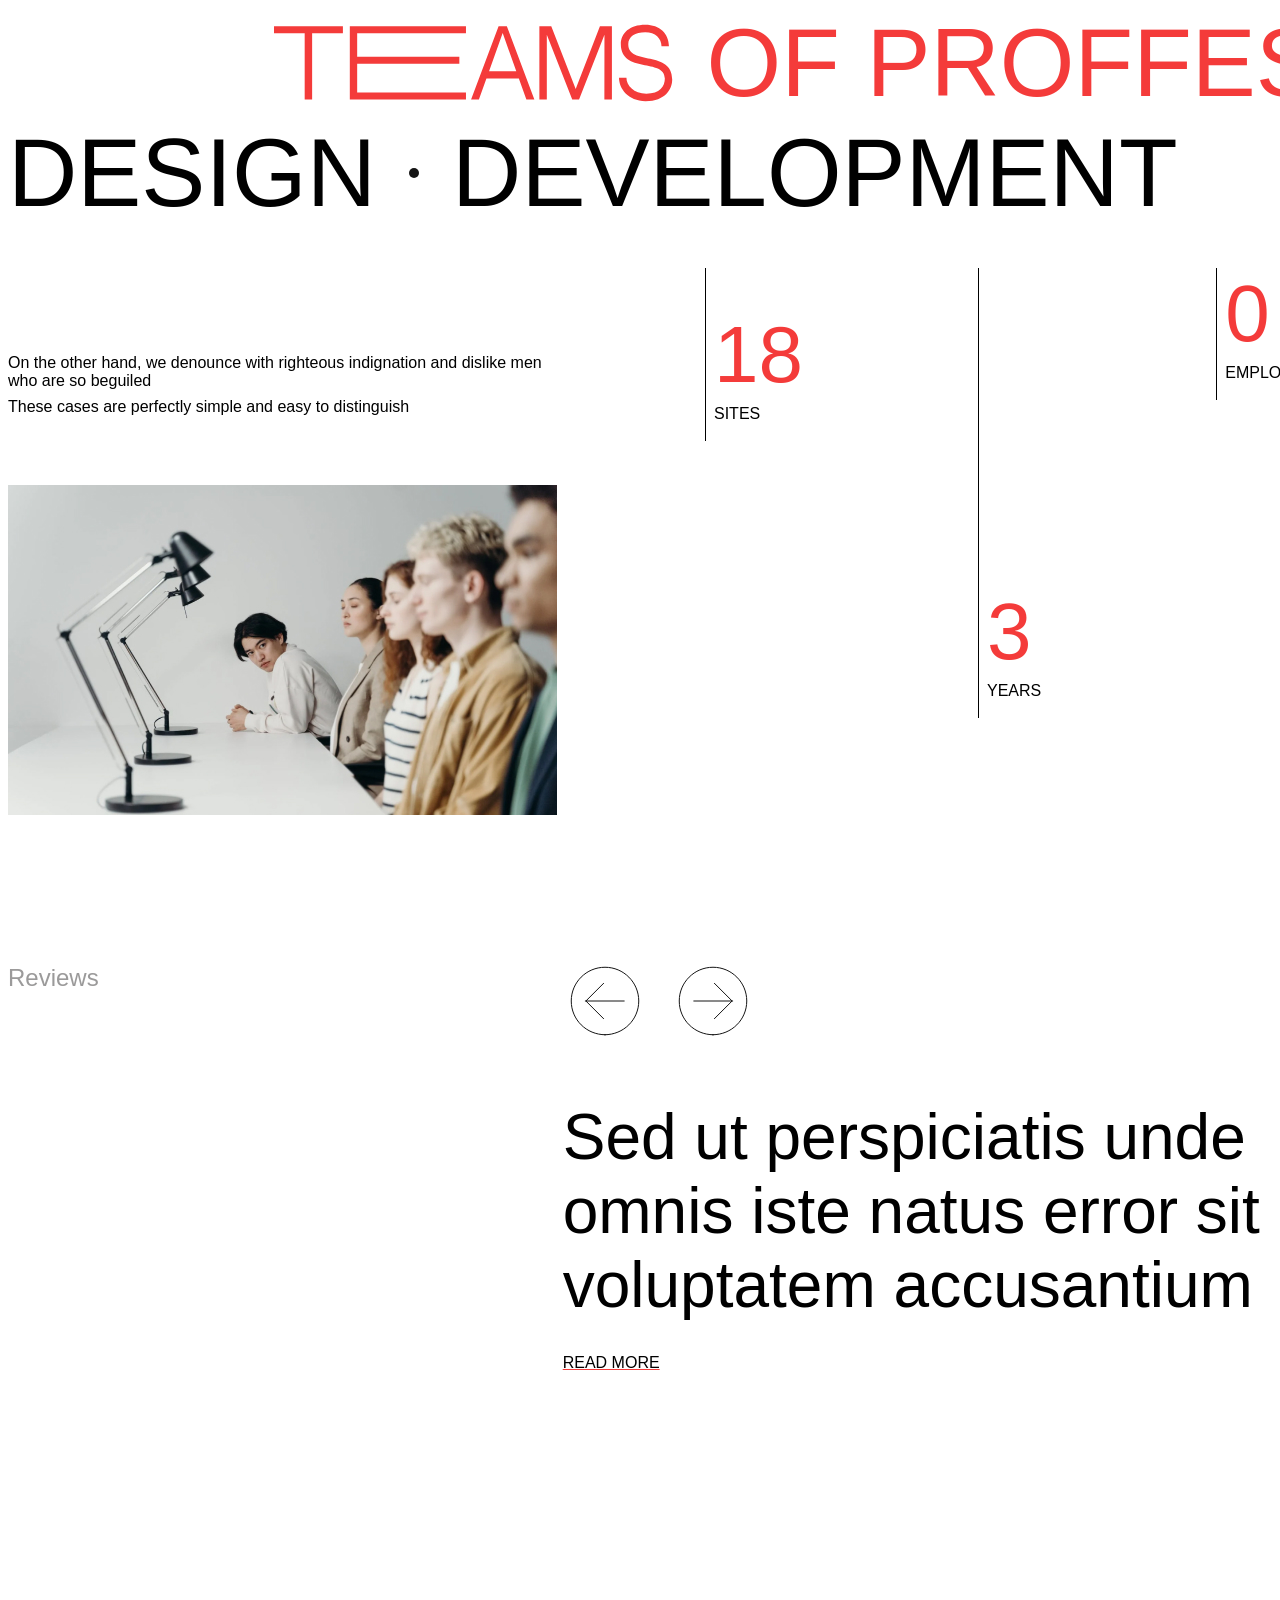
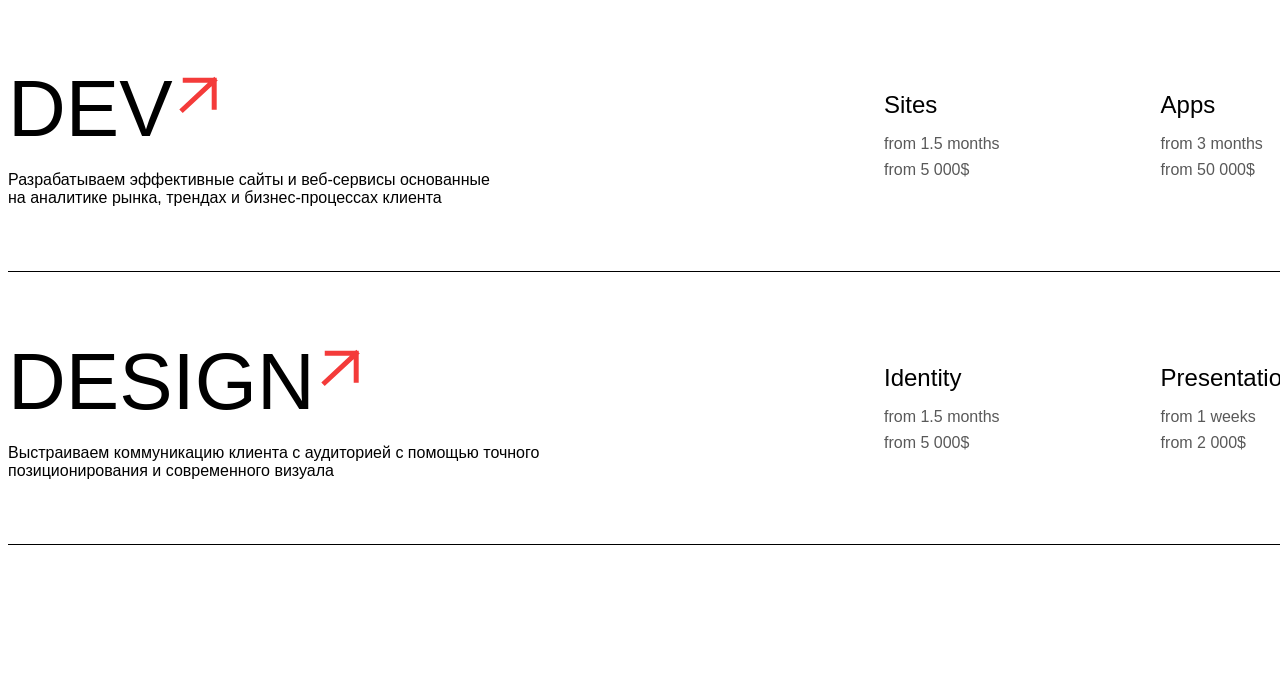
==== commit be19e733: "Change css files to scss" ====
--- a/index.html
+++ b/index.html
@@ -4,11 +4,9 @@
 <head>
     <meta charset="UTF-8">
     <meta name="viewport" content="width=device-width, initial-scale=1.0">
-    <link rel="stylesheet" href="./UI-kit-styles.css">
-    <link rel="stylesheet" href="./styles.css">
-    <link rel="stylesheet" href="./media.css">
-    <script src="./animations.js"></script>
-    <script src="./slider.js"></script>
+    <link rel="stylesheet" href="./css/main-styles.css">
+    <script src="./js/animations.js"></script>
+    <script src="./js/slider.js"></script>
     <title>Студия</title>
 </head>
 
--- a/css/main-styles.css
+++ b/css/main-styles.css
@@ -0,0 +1,578 @@
+/* =================== variables =================== */
+/* =================== main-styles =================== */
+.ui-body {
+  display: flex;
+  flex-wrap: wrap;
+  justify-content: center;
+  padding: 200px 300px;
+  gap: 500px;
+  background-color: #CCCCCC;
+}
+
+h1, h2, h3, h4, h5, h6 {
+  font-weight: 400;
+  font-family: "Neutral Face", sans-serif;
+  margin: 0;
+}
+
+h1 {
+  font-size: 96px;
+}
+
+h2 {
+  font-size: 80px;
+}
+
+h3 {
+  font-size: 64px;
+}
+
+h4 {
+  font-size: 40px;
+}
+
+h5 {
+  font-size: 32px;
+}
+
+h6 {
+  font-size: 24px;
+}
+
+button, a {
+  font: 400 16px "Manrope", sans-serif;
+  text-decoration: underline;
+  text-decoration-color: #F43B3A;
+  min-width: max-content;
+  cursor: pointer;
+  border: none;
+  background-color: inherit;
+}
+
+p {
+  margin: 0;
+}
+
+/* =================== ui-section =================== */
+.ui-section {
+  display: flex;
+  flex-direction: column;
+  flex-wrap: wrap;
+  gap: 300px;
+}
+.ui-section__block {
+  display: flex;
+  flex-direction: column;
+  flex-wrap: wrap;
+  gap: 80px;
+}
+.ui-section__title, .ui-section__block-name {
+  color: #595959;
+}
+.ui-section__block-name {
+  margin-bottom: 20px;
+}
+.ui-section__colors {
+  display: flex;
+  flex-wrap: wrap;
+  gap: 27px;
+}
+.ui-section__color {
+  width: 243px;
+  height: 243px;
+  border-radius: 100%;
+}
+.ui-section__color:first-child {
+  background-color: #FBFBFB;
+}
+.ui-section__color:nth-child(2) {
+  background-color: #9B9A9A;
+}
+.ui-section__color:nth-child(3) {
+  background-color: #595959;
+}
+.ui-section__color:nth-child(4) {
+  background-color: #141414;
+}
+.ui-section__color:nth-child(5) {
+  background-color: #F43B3A;
+}
+.ui-section__fonts {
+  display: flex;
+  flex-direction: column;
+  gap: 32px;
+}
+.ui-section__menu-blocks {
+  display: flex;
+  gap: 70px;
+}
+.ui-section__slider-buttons {
+  display: flex;
+  gap: 24px;
+  margin-bottom: 48px;
+}
+.ui-section__elements {
+  display: flex;
+  gap: 70px;
+}
+.ui-section__buttons {
+  display: flex;
+  flex-direction: column;
+}
+.ui-section__buttons-components {
+  display: flex;
+  column-gap: 400px;
+  border: 1px dashed #9747FF;
+  border-radius: 5px;
+  padding: 20px 170px;
+  background-color: #FBFBFB;
+  flex-wrap: wrap;
+  row-gap: 50px;
+}
+.ui-section__buttons-states {
+  display: flex;
+  justify-content: space-between;
+  padding: 20px 170px;
+  flex-wrap: wrap;
+  row-gap: 50px;
+}
+.ui-section__buttons-states h6 {
+  color: #595959;
+}
+
+/* =================== text-styles =================== */
+.button-text,
+.normal-text {
+  font-size: 16px;
+}
+
+.mobile-text,
+.mobile-button-text {
+  font-size: 14px;
+}
+
+.mini-text {
+  font-size: 12px;
+}
+
+.disabled {
+  cursor: default;
+  color: #9B9A9A;
+  text-decoration: none;
+}
+.disabled:hover {
+  color: #9B9A9A;
+}
+
+.hover {
+  color: #F43B3A;
+}
+
+/* =================== main-styles =================== */
+header {
+  margin-bottom: 40px;
+}
+
+img {
+  width: 100%;
+}
+
+.container {
+  width: 1664px;
+  margin: 0 auto;
+}
+
+.colored-text {
+  color: #F43B3A;
+}
+
+.text-separator_dot {
+  width: 10px;
+  height: 10px;
+  border-radius: 100%;
+  background-color: #141414;
+}
+
+.section-name {
+  font: 400 24px "Manrope", sans-serif;
+  color: #9B9A9A;
+}
+
+.hidden {
+  opacity: 0;
+  transform: translateY(30px);
+  transition: opacity 0.7s ease, transform 0.7s ease;
+}
+
+.visible {
+  opacity: 1;
+  transform: translateY(0);
+}
+
+/* =================== title-section =================== */
+.title-section__text-block {
+  display: flex;
+  align-items: center;
+  flex-wrap: wrap;
+  gap: 33px;
+}
+.title-section__text-block:first-child {
+  display: flex;
+  justify-content: end;
+}
+
+/* =================== about-us-section =================== */
+.about-us-section {
+  display: flex;
+  height: 547px;
+  gap: 148px;
+  margin-bottom: 149px;
+}
+.about-us-section .section-name {
+  display: none;
+}
+.about-us-section__info {
+  width: 549px;
+  display: flex;
+  flex-direction: column;
+  justify-content: end;
+  gap: 69px;
+}
+.about-us-section__text-block {
+  display: flex;
+  flex-direction: column;
+  gap: 8px;
+}
+.about-us-section__text-block p {
+  font: 400 16px "Manrope", sans-serif;
+}
+.about-us-section__stat {
+  display: flex;
+  gap: 175px;
+}
+.about-us-section__stat-block {
+  display: flex;
+  flex-direction: column;
+  gap: 4px;
+  height: max-content;
+  padding-left: 8px;
+  padding-bottom: 18px;
+  border-left: 1px solid #000;
+}
+.about-us-section__stat-number {
+  font: 400 80px "Neutral Face", sans-serif;
+}
+.about-us-section__stat-label {
+  font: 400 16px "Manrope", sans-serif;
+}
+
+.about-us-number-animation1 {
+  transition: padding-top 0.5s ease-in;
+  padding-top: 41px;
+}
+
+.about-us-number-animation2 {
+  transition: padding-top 0.5s ease-in;
+  padding-top: 318px;
+}
+
+.about-us-number-animation3 {
+  transition: padding-top 0.5s ease-in;
+  padding-top: 222px;
+}
+
+.about-us-number-animation4 {
+  transition: padding-top 0.5s ease-in;
+  padding-top: 419px;
+}
+
+/* =================== review-section =================== */
+.review-section {
+  display: flex;
+  height: 522px;
+  gap: 464px;
+  margin-bottom: 177px;
+}
+.review-section__slider {
+  position: relative;
+  display: flex;
+  flex-direction: column;
+  gap: 10px;
+}
+.review-section__slider-buttons {
+  display: flex;
+  gap: 24px;
+  margin-bottom: 48px;
+}
+.review-section__slides {
+  font: 400 64px "Neutral Face", sans-serif;
+}
+.review-section__slide {
+  display: flex;
+  flex-direction: column;
+  align-items: start;
+  gap: 32px;
+}
+.review-section__slide-text {
+  display: flex;
+  gap: 10px;
+}
+.review-section__slide-main-text {
+  width: 826px;
+}
+.review-section__text-author {
+  display: flex;
+  width: 270px;
+  flex-direction: column;
+  gap: 8px;
+}
+.review-section__text-author svg {
+  margin-bottom: 16px;
+}
+.review-section__text-author p,
+.review-section__text-author span {
+  font: 400 16px "Manrope", sans-serif;
+}
+.review-section__text-author p {
+  color: #9B9A9A;
+}
+.review-section__slider-link {
+  transition: color 0.3s ease;
+}
+.review-section__slider-link:hover {
+  color: #F43B3A;
+}
+
+@keyframes fade {
+  from {
+    opacity: 0;
+  }
+  to {
+    opacity: 1;
+  }
+}
+/* =================== menu-section =================== */
+.menu-section {
+  display: flex;
+  flex-direction: column;
+  gap: 64px;
+  margin-bottom: 150px;
+}
+.menu-section__block {
+  position: relative;
+  display: flex;
+  gap: 288px;
+  border-bottom: 1px solid #000;
+  padding-bottom: 64px;
+  overflow: hidden;
+}
+.menu-section__block:hover .menu-section__hover-image {
+  opacity: 1;
+  z-index: 100;
+}
+.menu-section__hover-image {
+  position: absolute;
+  width: max-content;
+  height: 100%;
+  pointer-events: none;
+  opacity: 0;
+  transition: opacity 0.3s;
+}
+.menu-section__block-info {
+  display: flex;
+  flex-direction: column;
+  width: 548px;
+  gap: 16px;
+}
+.menu-section__block-info p {
+  font: 400 16px "Manrope", sans-serif;
+}
+.menu-section__block-title {
+  position: relative;
+  display: flex;
+  width: max-content;
+}
+.menu-section__block-title h2 {
+  cursor: pointer;
+  font: 400 80px "Neutral Face", sans-serif;
+}
+.menu-section__link-icon {
+  position: absolute;
+  top: 9%;
+  right: -50px;
+}
+.menu-section__block-list {
+  list-style-type: none;
+  margin: 0;
+  display: flex;
+  align-items: center;
+  gap: 161px;
+}
+.menu-section__block-list-item {
+  display: flex;
+  flex-direction: column;
+  gap: 16px;
+}
+.menu-section__block-list-item h6 {
+  font: 400 24px "Manrope", sans-serif;
+}
+.menu-section__block-list-info {
+  display: flex;
+  flex-direction: column;
+  gap: 8px;
+}
+.menu-section__block-list-info span {
+  font: 400 16px "Manrope", sans-serif;
+  color: #595959;
+}
+
+@media (max-width: 768px) {
+  h1 {
+    font-size: 32px;
+  }
+  .container {
+    width: 328px;
+  }
+  /* =================== title-section =================== */
+  .title-section__text-block {
+    gap: 4px;
+  }
+  .title-section__text-block svg {
+    width: 140px;
+    height: 30px;
+  }
+  .title-section__text:last-child {
+    margin-left: auto;
+  }
+  .text-separator_dot {
+    display: none;
+  }
+  .section-name {
+    font-size: 14px;
+  }
+  /* =================== about-us-section =================== */
+  .about-us-section {
+    height: 100%;
+    flex-direction: column;
+    gap: 48px;
+    margin-bottom: 82px;
+  }
+  .about-us-section .section-name {
+    display: block;
+  }
+  .about-us-section__info {
+    width: 100%;
+    gap: 48px;
+  }
+  .about-us-section__stat {
+    display: flex;
+    flex-direction: column;
+    gap: 24px;
+    padding-left: 0;
+  }
+  .about-us-section__stat-block {
+    flex-direction: row;
+    align-items: center;
+    gap: 8px;
+    height: max-content;
+    padding-bottom: 24px;
+    border-left: none;
+    border-bottom: 1px solid #000;
+  }
+  .about-us-section__stat-number {
+    font: 400 32px "Neutral Face", sans-serif;
+  }
+  .about-us-section__text-block p {
+    width: 328px;
+  }
+  .about-us-number-animation1,
+  .about-us-number-animation2,
+  .about-us-number-animation3,
+  .about-us-number-animation4 {
+    transition: padding-top 0.5s ease-in;
+    padding-top: 0;
+  }
+  /* =================== review-section =================== */
+  .review-section {
+    height: 100%;
+    flex-direction: column;
+    gap: 48px;
+    margin-bottom: 82px;
+  }
+  .review-section__slides {
+    display: flex;
+    gap: 24px;
+    overflow: scroll;
+  }
+  .review-section__slide {
+    display: flex;
+    flex-direction: column;
+    flex: 0 0 328px;
+  }
+  .review-section__slide-text {
+    flex-direction: column;
+    gap: 24px;
+  }
+  .review-section__slide-main-text {
+    width: 328px;
+    font-size: 32px;
+  }
+  .review-section__slider-buttons {
+    display: none;
+  }
+  /* =================== menu-section =================== */
+  .menu-section {
+    width: 100%;
+    margin-bottom: 67px;
+    flex-direction: row;
+    overflow: scroll;
+  }
+  .menu-section__block {
+    flex-direction: column;
+    flex: 0 0 328px;
+    gap: 32px;
+    padding-bottom: 0;
+    border: none;
+  }
+  .menu-section__block-info {
+    width: 328px;
+  }
+  .menu-section__block-title h2 {
+    font-size: 32px;
+  }
+  .menu-section__link-icon {
+    height: 24px;
+    width: 24px;
+    right: -30px;
+  }
+  .menu-section__block-list {
+    flex-direction: column;
+    align-items: start;
+    gap: 8px;
+    padding-left: 0;
+  }
+  .menu-section__block-list-item {
+    flex-direction: row;
+    align-items: center;
+    width: 100%;
+    justify-content: space-between;
+    padding-bottom: 8px;
+    border-bottom: 1px solid #141414;
+  }
+  .menu-section__block-list-item h6 {
+    font-size: 14px;
+  }
+  .menu-section__block-list-info {
+    flex-direction: row;
+    gap: 16px;
+    font-size: 14px;
+  }
+  .menu-section__block-list-info span {
+    font-size: 14px;
+  }
+  .menu-section__hover-image {
+    display: none;
+  }
+}
+
+/*# sourceMappingURL=main-styles.css.map */
